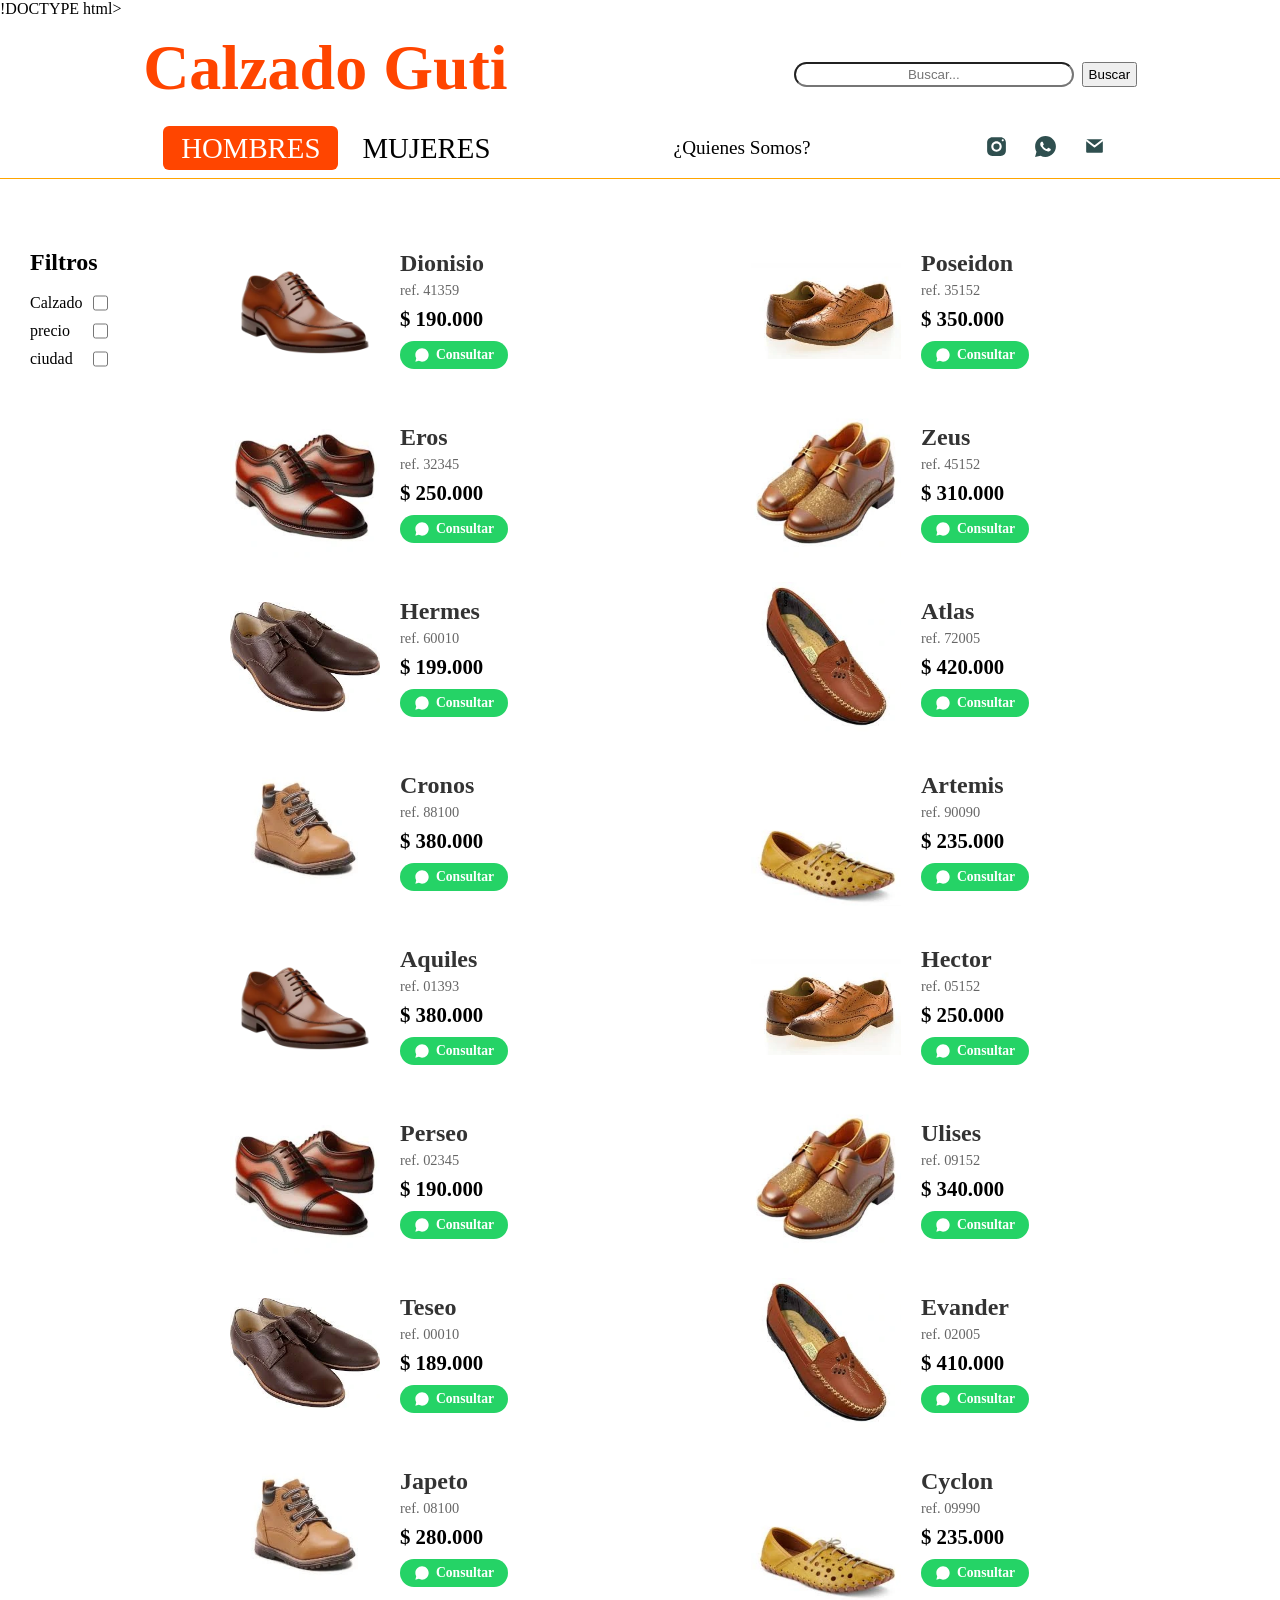
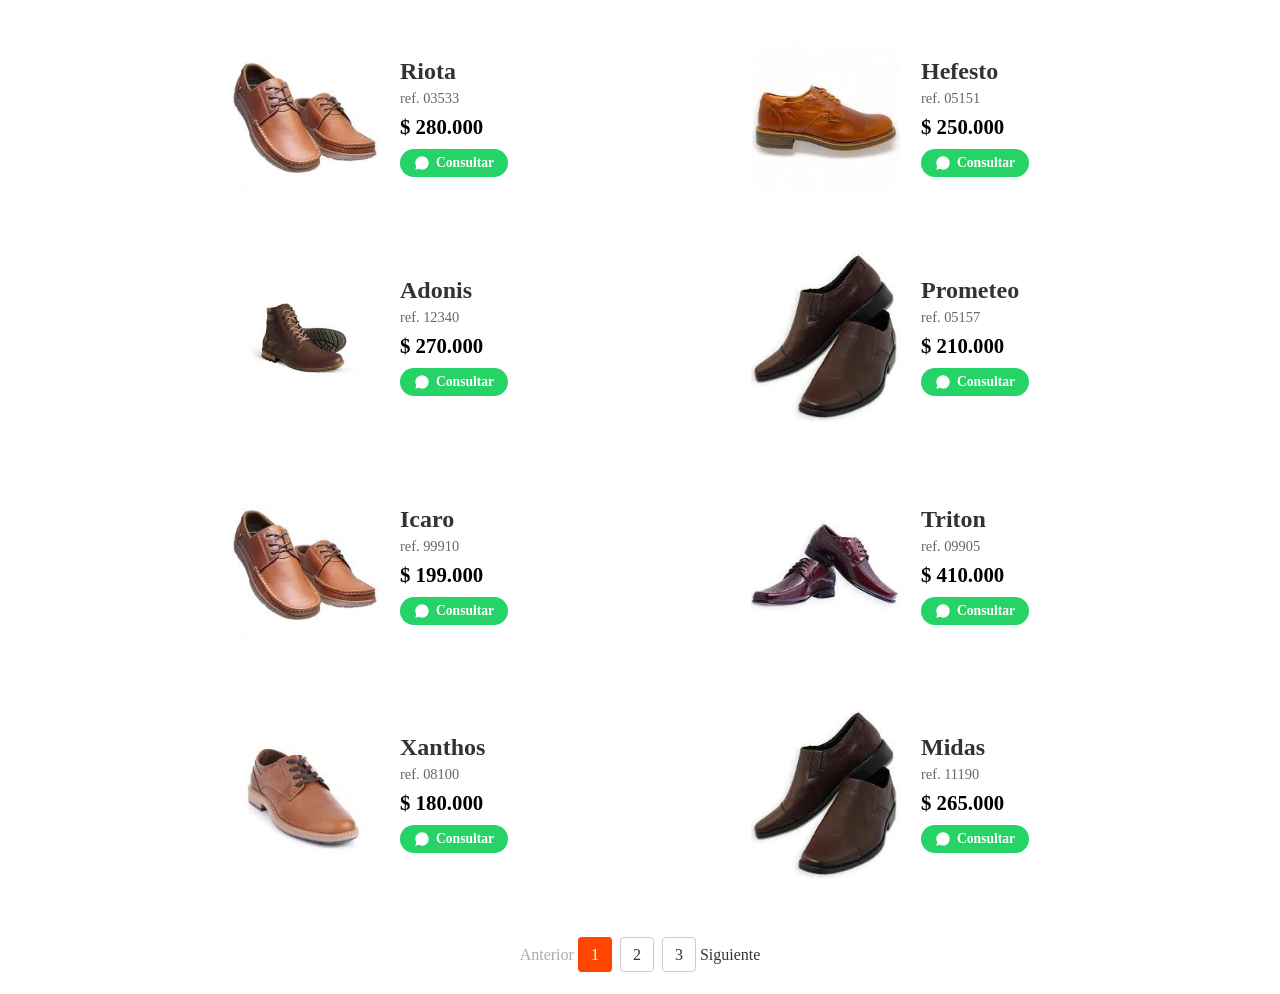
==== index.html @ 0f01673a "Calzado Guti PWA" ====
!DOCTYPE html>
<html lang="es">

<head>
  <meta charset="UTF-8">
  <meta name="viewport" content="width=device-width, initial-scale=1.0">
  <title>index</title>
  <link rel="manifest" href="manifest.json">
<meta name="theme-color" content="#ff4500">
<meta name="apple-mobile-web-app-capable" content="yes">
<meta name="apple-mobile-web-app-title" content="Calzado Guti">
<link rel="apple-touch-icon" href="img/icon-192.png">
  <link rel="stylesheet" href="style.css">
</head>

<body>
  <header>
    <div class="cabecera-ppal">
  <h1>Calzado Guti</h1>
  <form class="search-container" action="#" method="get">
    <label for="search-input" class="visually-hidden"></label>
    <input type="text" id="search-input" name="q" placeholder="Buscar...">
    <button type="submit" class="search-button">Buscar</button>
    
    <button id="btn-instalar" title="Instalar app">⬇ Instalar App</button>
  </form>
</div>

    <div class="cabecera-secundaria">

      <nav class="navegacion-genero">
        <a href="index.html" class="active">HOMBRES</a>
        <a href="mujeres.html">MUJERES</a>
      </nav>

      <nav class="identidad">
        <a href="somos.html">¿Quienes Somos?</a>
      </nav>

      <div class="iconos-redes">
        <a href="#"> <svg xmlns="http://www.w3.org/2000/svg" x="0px" y="0px" width="25" height="25" viewBox="0 0 24 24">
            <path
              d="M 8 3 C 5.239 3 3 5.239 3 8 L 3 16 C 3 18.761 5.239 21 8 21 L 16 21 C 18.761 21 21 18.761 21 16 L 21 8 C 21 5.239 18.761 3 16 3 L 8 3 z M 18 5 C 18.552 5 19 5.448 19 6 C 19 6.552 18.552 7 18 7 C 17.448 7 17 6.552 17 6 C 17 5.448 17.448 5 18 5 z M 12 7 C 14.761 7 17 9.239 17 12 C 17 14.761 14.761 17 12 17 C 9.239 17 7 14.761 7 12 C 7 9.239 9.239 7 12 7 z M 12 9 A 3 3 0 0 0 9 12 A 3 3 0 0 0 12 15 A 3 3 0 0 0 15 12 A 3 3 0 0 0 12 9 z">
            </path>
          </svg></a>
        <a href="#"> <svg xmlns="http://www.w3.org/2000/svg" x="0px" y="0px" width="25" height="25" viewBox="0 0 24 24">
            <path
              d="M19.077,4.928C17.191,3.041,14.683,2.001,12.011,2c-5.506,0-9.987,4.479-9.989,9.985 c-0.001,1.76,0.459,3.478,1.333,4.992L2,22l5.233-1.237c1.459,0.796,3.101,1.215,4.773,1.216h0.004 c5.505,0,9.986-4.48,9.989-9.985C22.001,9.325,20.963,6.816,19.077,4.928z M16.898,15.554c-0.208,0.583-1.227,1.145-1.685,1.186 c-0.458,0.042-0.887,0.207-2.995-0.624c-2.537-1-4.139-3.601-4.263-3.767c-0.125-0.167-1.019-1.353-1.019-2.581 S7.581,7.936,7.81,7.687c0.229-0.25,0.499-0.312,0.666-0.312c0.166,0,0.333,0,0.478,0.006c0.178,0.007,0.375,0.016,0.562,0.431 c0.222,0.494,0.707,1.728,0.769,1.853s0.104,0.271,0.021,0.437s-0.125,0.27-0.249,0.416c-0.125,0.146-0.262,0.325-0.374,0.437 c-0.125,0.124-0.255,0.26-0.11,0.509c0.146,0.25,0.646,1.067,1.388,1.728c0.954,0.85,1.757,1.113,2.007,1.239 c0.25,0.125,0.395,0.104,0.541-0.063c0.146-0.166,0.624-0.728,0.79-0.978s0.333-0.208,0.562-0.125s1.456,0.687,1.705,0.812 c0.25,0.125,0.416,0.187,0.478,0.291C17.106,14.471,17.106,14.971,16.898,15.554z">
            </path>
          </svg></a>
        <a href="#"> <svg xmlns="http://www.w3.org/2000/svg" x="0px" y="0px" width="25" height="25" viewBox="0 0 24 24"
            stroke="white" stroke-width="2" stroke-linecap="round" stroke-linejoin="round">
            <rect x="3" y="5" width="18" height="14" rx="2"></rect>
            <polyline points="3 5 12 12 21 5"></polyline>
          </svg></a>
      </div>
    </div>
  </header>

  <div class="main-content-area">
    <div class="filters-container">
      <h2>Filtros</h2>
      <div class="filter-item">
        <label class="main-filter-label">
          Calzado
          <input type="checkbox" id="calzadoToggle"> </label>
        <div id="calzadoOptions" class="submenu">
          <!-- CORRECCIÓN: Valores estandarizados para que coincidan con el script y products.json -->
          <label><input type="radio" name="filtro-calzado" value="" checked>Todos</label>
          <label><input type="radio" name="filtro-calzado" value="formal">Formal</label>
          <label><input type="radio" name="filtro-calzado" value="informal">Informal</label>
          <label><input type="radio" name="filtro-calzado" value="bota">Botas</label>
        </div>
      </div>
      <div class="filter-item">
        <label class="main-filter-label">
          precio
          <input type="checkbox" id="precioToggle">
        </label>
        <div id="precioOptions" class="submenu">
          <label><input type="radio" name="filtro-precio" value="" checked>Todos</label>
          <label><input type="radio" name="filtro-precio" value="100000-200000"> 100 - 200 mil</label>
          <label><input type="radio" name="filtro-precio" value="200001-300000"> 200 - 300 mil</label>
          <label><input type="radio" name="filtro-precio" value="300001-450000"> 300 - 450 mil</label>
        </div>
      </div>
      <div class="filter-item">
        <label class="main-filter-label">
          ciudad
          <input type="checkbox" id="ciudadToggle">
        </label>
        <div id="ciudadOptions" class="submenu">
          <label><input type="radio" name="filtro-ciudad" value="" checked>Todos</label>
          <label><input type="radio" name="filtro-ciudad" value="medellin"> Medellín</label>
          <label><input type="radio" name="filtro-ciudad" value="bucaramanga"> Bucaramanga</label>
          <label><input type="radio" name="filtro-ciudad" value="bogota"> Bogota</label>
        </div>
      </div>
    </div>

    <div class="product-list">
      <!-- CORRECCIÓN: data-categoria estandarizado para consistencia -->
      <div class="product-card" data-categoria="formal" data-ciudad="medellin">
        <img src="img/zapato1.webp" alt="Zapato Dionisio" class="product-image">
        <div class="product-details">
          <p class="product-name">Dionisio</p>
          <p class="product-ref">ref. 41359</p>
          <p class="product-price">$ 190.000</p>
        </div>
      </div>
      <div class="product-card" data-categoria="formal" data-ciudad="bucaramanga">
        <img src="img/zapato2.webp" alt="Zapato Poseidon" class="product-image">
        <div class="product-details">
          <p class="product-name">Poseidon</p>
          <p class="product-ref">ref. 35152</p>
          <p class="product-price">$ 350.000</p>
        </div>
      </div>
      <div class="product-card" data-categoria="formal" data-ciudad="bogota">
        <img src="img/zapato3.webp" alt="Zapato Eros" class="product-image">
        <div class="product-details">
          <p class="product-name">Eros</p>
          <p class="product-ref">ref. 32345</p>
          <p class="product-price">$ 250.000</p>
        </div>
      </div>
      <div class="product-card" data-categoria="formal" data-ciudad="medellin">
        <img src="img/zapato4.webp" alt="Zapato Zeus" class="product-image">
        <div class="product-details">
          <p class="product-name">Zeus</p>
          <p class="product-ref">ref. 45152</p>
          <p class="product-price">$ 310.000</p>
        </div>
      </div>
      <div class="product-card" data-categoria="informal" data-ciudad="bucaramanga">
        <img src="img/zapato5.webp" alt="Zapato Hermes" class="product-image">
        <div class="product-details">
          <p class="product-name">Hermes</p>
          <p class="product-ref">ref. 60010</p>
          <p class="product-price">$ 199.000</p>
        </div>
      </div>
      <div class="product-card" data-categoria="bota" data-ciudad="bogota">
        <img src="img/zapato6.webp" alt="Zapato Atlas" class="product-image">
        <div class="product-details">
          <p class="product-name">Atlas</p>
          <p class="product-ref">ref. 72005</p>
          <p class="product-price">$ 420.000</p>
        </div>
      </div>
      <div class="product-card" data-categoria="formal" data-ciudad="medellin">
        <img src="img/zapato7.webp" alt="Zapato Cronos" class="product-image">
        <div class="product-details">
          <p class="product-name">Cronos</p>
          <p class="product-ref">ref. 88100</p>
          <p class="product-price">$ 380.000</p>
        </div>
      </div>
      <div class="product-card" data-categoria="informal" data-ciudad="bucaramanga">
        <img src="img/zapato8.webp" alt="Zapato Artemis" class="product-image">
        <div class="product-details">
          <p class="product-name">Artemis</p>
          <p class="product-ref">ref. 90090</p>
          <p class="product-price">$ 235.000</p>
        </div>
      </div>
    </div>
  </div>

    <nav aria-label="Navegación de páginas">
        <ul class="pagination">
            <li><a href="index.html" class="pagination-link disabled">Anterior</li>
            <li><a href="index.html" class="page-link active">1</a></li>
            <li><a href="pagina2.html" class="page-link">2</a></li>
            <li><a href="pagina3.html" class="page-link">3</a></li>
            <li><a href="pagina3.html" class="pagination-link">Siguiente</a></li>
        </ul>
    </nav>

  <script src="script.js"></script>

</body>

</html>
---- style.css ----
* {
  padding: 0;
  margin: 0;
}

/* Utilidad para accesibilidad: ocultar texto visualmente pero mantenerlo para lectores de pantalla */
.visually-hidden {
  position: absolute !important;
  height: 1px;
  width: 1px;
  overflow: hidden;
  clip: rect(1px, 1px, 1px, 1px);
  white-space: nowrap;
  /* Evita el wrap */
  border: 0;
  padding: 0;
  margin: -1px;
}



.cabecera-ppal {
  display: flex;
  height: 100px;
  align-items: center;
  justify-content: space-around;


}

.cabecera-ppal {
  font-size: 2rem;
}

.cabecera-ppal h1 {
  color: orangered;
}

#search-input {
  width: 280px;
  height: 25px;
  border-radius: 25px;
  text-align: center;
}

.search-button {
  height: 25px;
  width: 55px;
}

.search-button:hover {
  color: orangered;
}

.cabecera-secundaria {
  display: flex;
  height: 60px;
  align-items: center;
  justify-content: space-evenly;
  border-bottom: solid 1px orange;
}

.cabecera-secundaria a {
  color: black;
}

.navegacion-genero a {
  text-decoration: none;
  font-size: 1.8rem;
  padding: 0 20px;
}

/* Estado activo para la navegación de género */
.navegacion-genero a.active {
  background-color: orangered;
  color: #fff;
  padding: 6px 18px;
  border-radius: 6px;
}

nav a:hover {
  color: darkorange;
}

.identidad a {
  text-decoration: none;
  font-size: 1.2rem;
}

.iconos-redes a svg {
  padding: 0 10px;
  fill: darkslategray;
}


.iconos-redes a svg:hover {
  fill: darkorange;
}




/******filtros*/
/* ... Tus estilos existentes terminan aquí ... */

/* ... Tus estilos existentes ... */


/* ************************************ */
/* INICIO: Estilos de los Filtros */
/* ************************************ */

.main-content-area {
  display: flex;
  padding: 20px;
  margin-top: 35px;
  /* Reducir margen izquierdo para acercar la columna de filtros */
  margin-left: 20px;

}

/* Estilos para la columna de filtros */
.filters-container {
  padding-top: 15px;
  width: 140px;
  flex-shrink: 0;
  /* Ajustar posición: mover ligeramente hacia la derecha respecto a -40px */
  margin-left: -10px;
}

.filters-container h2 {
  margin-bottom: 18px;
}

.filter-item {
  margin-bottom: 10px;
}

/*****tamaño y distancia d elos chexbox*/
.filters-container .main-filter-label {
  display: grid;
  grid-template-columns: 0.5fr 15px;
  user-select: none;
}


/* ************************************ */
/* FIN: Estilos de los Filtros */
/* ************************************ */


/* ************************************ */
/* INICIO: Estilos del Listado de Productos (Grid) */
/* ************************************ */

.product-list {
  flex-grow: 1;
  /* Permite que ocupe el espacio restante */
  /* Mover más a la derecha aumentando el padding izquierdo */
  padding-left: 60px;

  /* Usa Grid para organizar los productos en filas de dos */
  display: grid;
  /* Dos columnas de tamaño flexible */
  grid-template-columns: repeat(2, 1fr);
  /* gap: row-gap column-gap -> reducir separación horizontal entre columnas */
  gap: 24px 12px;
  /* 24px vertical, 12px horizontal */
}

/* ************************************ */
/* FIN: Estilos del Listado de Productos (Grid) */
/* ************************************ */


/* ************************************ */
/* INICIO: Estilos de la Tarjeta de Producto (Card) */
/* ************************************ */

.product-card {
  display: flex;
  /* Para alinear la imagen y los detalles horizontalmente */
  align-items: center;
}

.product-image {
  /* Ajusta el tamaño de la imagen para que se vea como en el ejemplo */
  width: 150px;
  height: auto;
  margin-right: 20px;
}

.product-details {
  display: flex;
  flex-direction: column;
}

.product-name {
  /* Estilo para el nombre del producto (Hades, Poseidon, etc.) */
  font-size: 1.5em;
  font-weight: bold;
  margin-bottom: 5px;
  color: #333;
}

.product-ref {
  /* Estilo para la referencia */
  font-size: 0.9em;
  color: #666;
  margin-bottom: 8px;
}

.product-price {
  /* Estilo para el precio */
  font-size: 1.3em;
  font-weight: bold;
  color: black;
  /* Color anaranjado en la imagen, si quieres replicarlo: */
  /* color: orangered; */
}

/* ************************************ */
/* FIN: Estilos de la Tarjeta de Producto (Card) */
/* ************************************ */

.submenu {
  /* Estado inicial: oculto */
  display: none;
  flex-direction: column;
  margin-top: 5px;
  margin-left: 20px;
  padding: 5px 0 5px 10px;
}

/* Clase que JavaScript añade para MOSTRAR el submenú */
.submenu.active {
  display: flex;
}




.submenu label {
  font-weight: normal;
  color: #555;
  margin-bottom: 4px;
  display: flex;
  align-items: center;
}



/****paginacion*/

.pagination {
  list-style: none;
  display: flex;
  padding: 0;
  margin-top: 30px;
  margin-bottom: 30px;
  justify-content: center;
}

.page-link {
  padding: 8px 12px;
  margin: 0 4px;
  text-decoration: none;
  border: 1px solid #ccc;
  border-radius: 4px;
  color: #333;
  background-color: #fff;
  transition: background-color 0.3s, color 0.3s;
}

.pagination-link {
  text-decoration: none;
  color: #333;
}

.page-link:hover {
  background-color: #e0e0e0;
}

.page-link.active {
  background-color: orangered;
  color: #fff;
  border-color: orangered;
}

/***********Quienes somos****/
/* --- ESTILOS ESPECÍFICOS PARA QUIÉNES SOMOS (somos.html) --- */

/* Destacar el enlace activo en la navegación secundaria */
.identidad a.active-bio {
  font-weight: bold;
  color: orangered;
  border-bottom: 2px solid orangered;
  padding-bottom: 3px;
}

/* Contenedor principal de la biografía */
.main-bio-page {
  max-width: 1200px;
  margin: 40px auto;
  padding: 0 20px;
  margin-top: 80px;
}

/* Título de la sección */
.bio-header h2 {
  font-size: 2.5rem;
  text-align: center;
  color: darkorange;
  margin-bottom: 40px;
  font-weight: 300;
}

/* Galería de Imágenes Destacadas (Diseño con 3 columnas) */
.bio-gallery {
  display: flex;
  justify-content: center;
  gap: 30px;
  margin-bottom: 60px;
}

.bio-card {
  width: 30%;
  text-align: center;
}

.bio-card img {
  width: 100%;
  aspect-ratio: 4/3;
  /* Para que las imágenes tengan el mismo tamaño */
  object-fit: cover;
  border-radius: 8px;
  box-shadow: 0 5px 15px rgba(0, 0, 0, 0.1);
  transition: transform 0.3s ease;
  filter: brightness(0.95);
}

.bio-card img:hover {
  transform: translateY(-5px);
  box-shadow: 0 10px 20px rgba(0, 0, 0, 0.15);
}

.bio-card p {
  margin-top: 15px;
  font-size: 1.1rem;
  font-weight: 500;
  color: #666;
}

/* Estilo para la introducción y el texto general */
.bio-intro {
  max-width: 800px;
  margin: 0 auto 60px;
  text-align: center;
  font-size: 1.3rem;
  line-height: 1.8;
  color: #333;
  padding: 20px 0;
  border-top: 1px solid #eee;
  border-bottom: 1px solid #eee;
}

/* Bloques de Contenido (Diseño dinámico de dos columnas) */
.block-content {
  display: flex;
  align-items: center;
  margin-bottom: 60px;
  gap: 40px;
}

.block-content h3 {
  font-size: 1.8rem;
  color: orangered;
  margin-bottom: 15px;
  font-weight: 600;
}

.text-area {
  flex: 1;
  padding: 20px;
}

.image-area {
  flex: 1;
  text-align: center;
}

.image-area img {
  width: 100%;
  max-height: 350px;
  object-fit: cover;
  border-radius: 6px;
  box-shadow: 0 4px 12px rgba(0, 0, 0, 0.08);
}

.image-area p {
  margin-top: 10px;
  font-style: italic;
  color: #999;
}

/* Estilo para la Cita (El bloque izquierdo en el mockup) */
.quote {
  font-size: 1.4rem;
  font-style: italic;
  line-height: 1.6;
  border-left: 5px solid orangered;
  padding-left: 20px;
  margin: 20px 0;
  color: #555;
}

.quote-author {
  font-weight: bold;
  color: #888;
  text-align: right;
  margin-top: 10px;
}

#parrafo{
  font-weight: lighter;
  color: darkslategrey;
  text-align: right;
  margin-top: 10px;
  letter-spacing: 1.5px;
  font-size: 1.1rem;
  line-height: 1.6;
}


/* Bloque de Llamada a la Acción Final */
.final-cta {
  text-align: center;
  padding: 50px 0;
  background-color: #f7f7f7;
  border-radius: 8px;
}

.final-cta p {
  font-size: 1.5rem;
  color: #444;
  margin-bottom: 30px;
}

.cta-button {
  display: inline-block;
  padding: 12px 30px;
  background-color: orangered;
  color: white;
  text-decoration: none;
  font-weight: bold;
  text-transform: uppercase;
  letter-spacing: 1px;
  border-radius: 4px;
  transition: background-color 0.3s ease;
}

.cta-button:hover {
  background-color: #cc4d00;
}


/* --- Media Queries para Responsividad (Móviles) --- */
@media (max-width: 768px) {
  .bio-header h2 {
    font-size: 2rem;
  }

  .bio-gallery {
    flex-direction: column;
    gap: 20px;
  }

  .bio-card {
    width: 100%;
  }

  .bio-intro {
    font-size: 1.1rem;
    padding: 0 10px;
  }

  .block-content {
    flex-direction: column;
    /* Apilar en móviles */
  }

  .right-text .image-area {
    order: -1;
    /* Mueve la imagen arriba en la sección derecha */
  }

  .quote {
    font-size: 1.2rem;
  }
}
/* ── AÑADIR AL FINAL DE style.css ── */
 
/* Botón WhatsApp en cada tarjeta */
.btn-wa {
  display: inline-flex;
  align-items: center;
  gap: 6px;
  margin-top: 10px;
  padding: 6px 14px;
  background: #25D366;
  color: #fff;
  border-radius: 20px;
  text-decoration: none;
  font-size: 0.85rem;
  font-weight: 600;
  transition: background 0.2s;
}
.btn-wa:hover { background: #1da851; }
 
/* Botón instalar PWA en la cabecera */
#btn-instalar {
  display: none;
  align-items: center;
  gap: 6px;
  padding: 6px 16px;
  background: orangered;
  color: #fff;
  border: none;
  border-radius: 20px;
  font-size: 0.9rem;
  font-weight: 700;
  cursor: pointer;
  transition: background 0.2s;
}
#btn-instalar:hover { background: #cc3700; }
 
/* Fix: pagination-link disabled */
.pagination-link.disabled {
  pointer-events: none;
  opacity: 0.4;
}
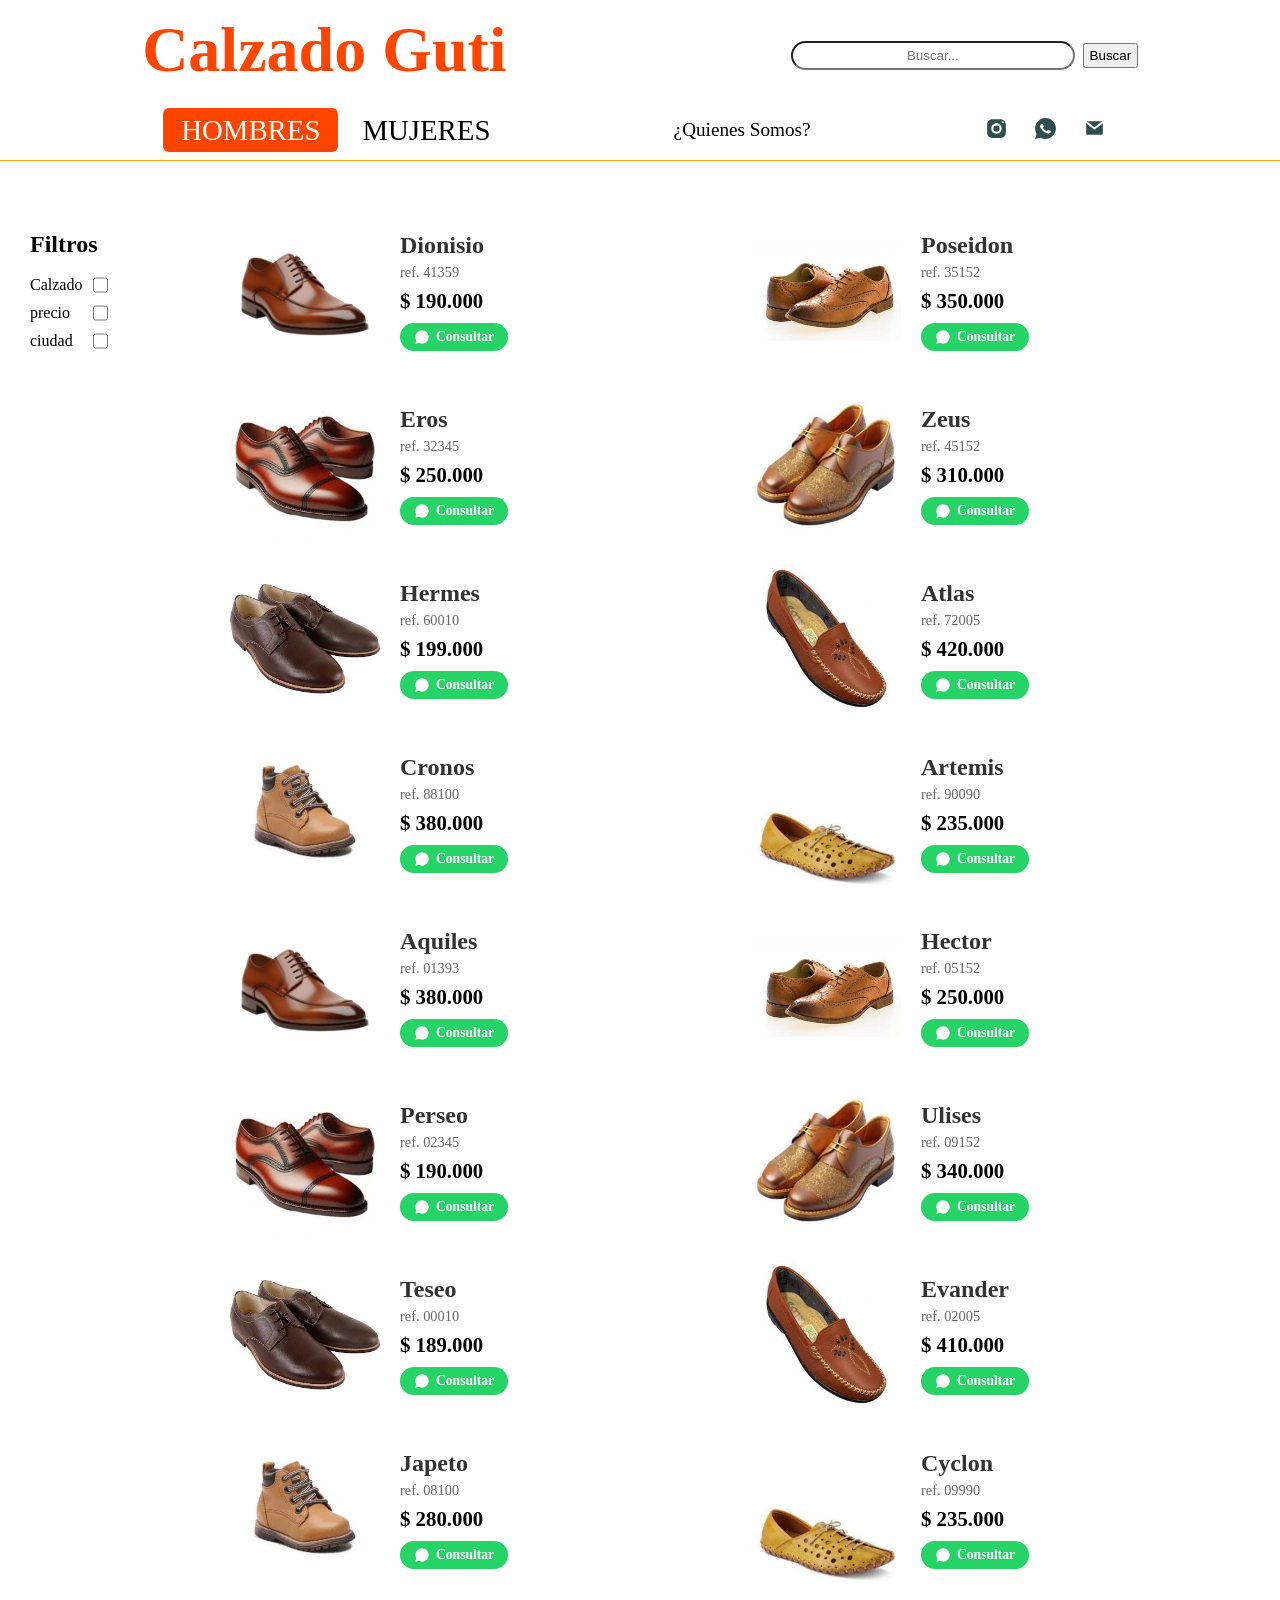
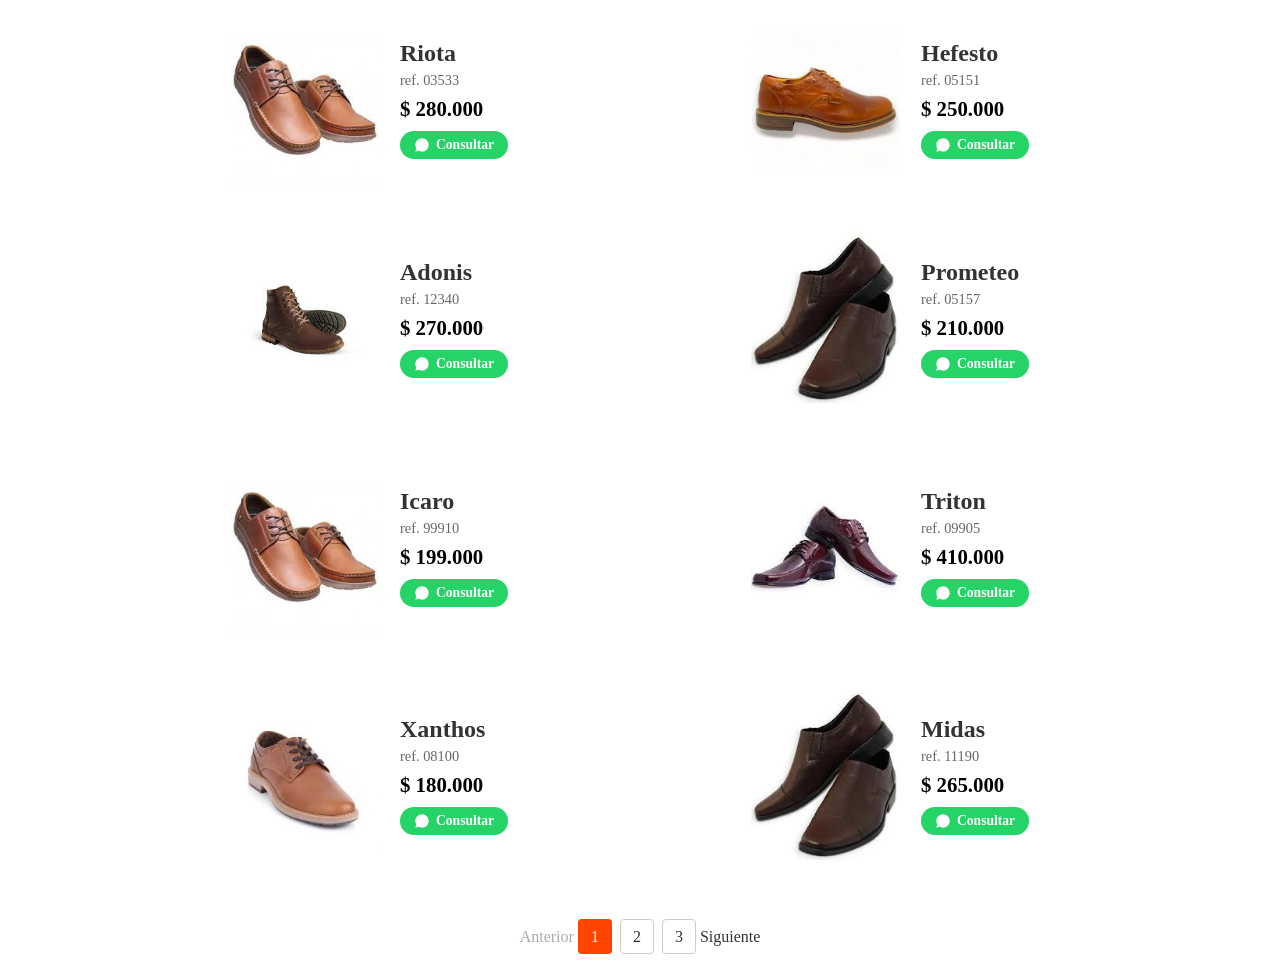
==== commit 794f13cd: "Fix DOCTYPE" ====
--- a/index.html
+++ b/index.html
@@ -1,4 +1,4 @@
-!DOCTYPE html>
+<!DOCTYPE html>
 <html lang="es">
 
 <head>
